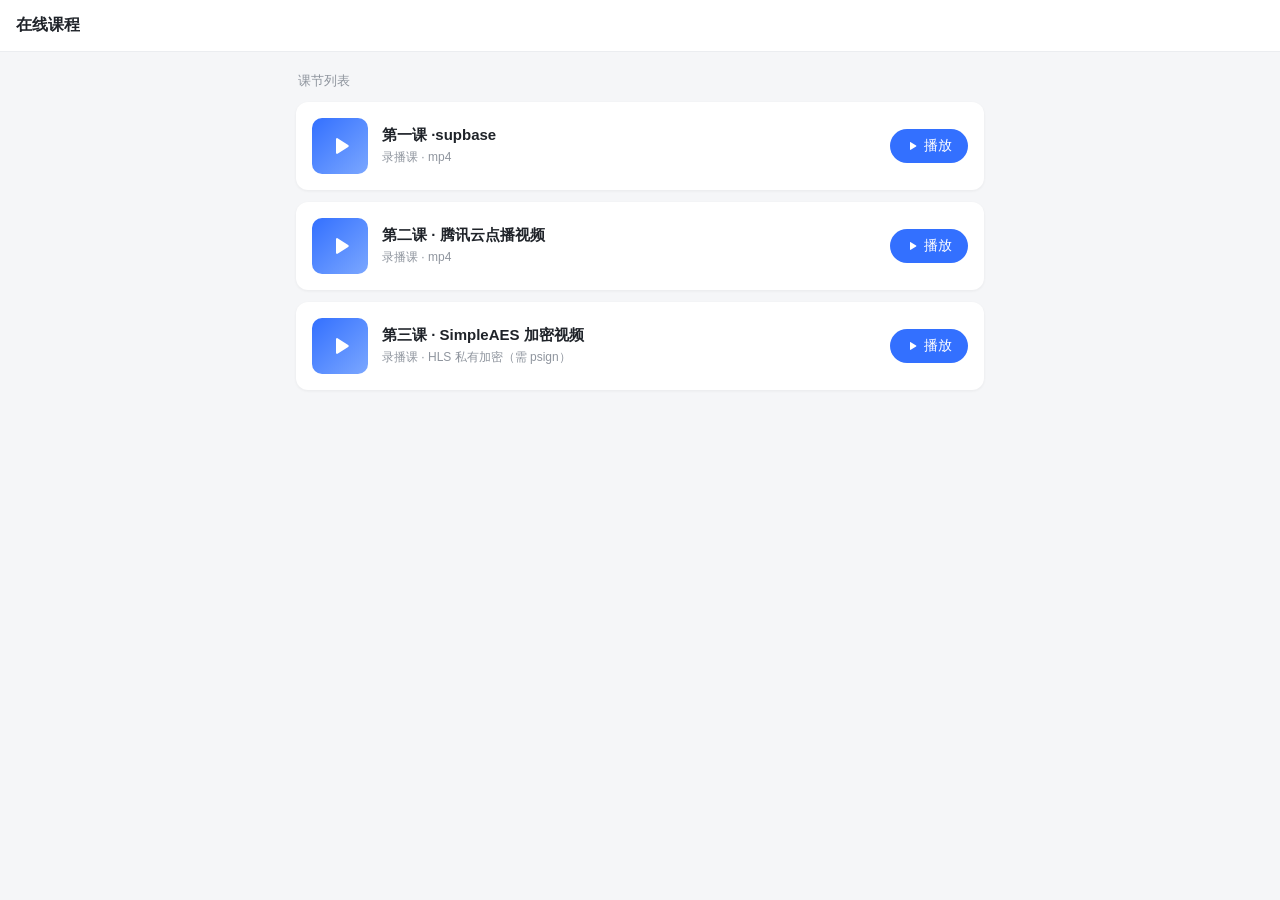
==== index.html @ 85c5b818 "跑通腾讯云加密" ====
<!DOCTYPE html>
<html lang="zh-CN">
<head>
  <meta charset="UTF-8">
  <meta name="viewport" content="width=device-width, initial-scale=1.0, viewport-fit=cover">
  <title>在线课程</title>
  <link rel="stylesheet" href="style.css">
</head>
<body>
  <header class="topbar">
    <span class="title">在线课程</span>
  </header>

  <main class="page">
    <p class="section-label">课节列表</p>
    <div id="course-list"></div>
    <p id="empty-tip" class="empty-tip" hidden>暂无课节</p>
  </main>

  <script src="courses.js"></script>
  <script>
    (function () {
      var listEl = document.getElementById("course-list");
      var emptyTip = document.getElementById("empty-tip");
      var courses = window.COURSES || [];

      if (!courses.length) {
        emptyTip.hidden = false;
        return;
      }

      var ICON_VIDEO = '<svg viewBox="0 0 24 24" fill="currentColor"><path d="M8 5.14v13.72c0 .8.87 1.3 1.56.88l10.6-6.86a1.03 1.03 0 0 0 0-1.76L9.56 4.26A1.03 1.03 0 0 0 8 5.14z"/></svg>';
      var ICON_PLAY = '<svg viewBox="0 0 24 24" fill="currentColor"><path d="M8 5.14v13.72c0 .8.87 1.3 1.56.88l10.6-6.86a1.03 1.03 0 0 0 0-1.76L9.56 4.26A1.03 1.03 0 0 0 8 5.14z"/></svg>';

      courses.forEach(function (course) {
        var card = document.createElement("div");
        card.className = "course-card";
        card.innerHTML =
          '<div class="course-thumb">' + ICON_VIDEO + "</div>" +
          '<div class="course-info">' +
            '<div class="course-name"></div>' +
            '<div class="course-desc"></div>' +
          "</div>" +
          '<a class="play-btn">' + ICON_PLAY + "<span>播放</span></a>";

        card.querySelector(".course-name").textContent = course.title;
        card.querySelector(".course-desc").textContent = course.desc || "";
        card.querySelector(".play-btn").href =
          "player.html?id=" + encodeURIComponent(course.id);

        listEl.appendChild(card);
      });
    })();
  </script>
</body>
</html>
---- style.css ----
* {
  margin: 0;
  padding: 0;
  box-sizing: border-box;
}

html,
body {
  height: 100%;
}

body {
  font-family: "PingFang SC", "Helvetica Neue", "Microsoft YaHei", sans-serif;
  background: #f5f6f8;
  color: #1f2329;
  -webkit-font-smoothing: antialiased;
}

/* ---------- 通用顶栏 ---------- */
.topbar {
  position: sticky;
  top: 0;
  z-index: 100;
  display: flex;
  align-items: center;
  gap: 12px;
  height: 52px;
  padding: 0 16px;
  background: #fff;
  border-bottom: 1px solid #ebedf0;
}

.topbar .back {
  display: flex;
  align-items: center;
  justify-content: center;
  width: 32px;
  height: 32px;
  border-radius: 8px;
  text-decoration: none;
  color: #1f2329;
  font-size: 20px;
  line-height: 1;
}

.topbar .back:active {
  background: #f0f1f3;
}

.topbar .title {
  font-size: 16px;
  font-weight: 600;
  white-space: nowrap;
  overflow: hidden;
  text-overflow: ellipsis;
}

/* ---------- 课节列表页 ---------- */
.page {
  max-width: 720px;
  margin: 0 auto;
  padding: 16px;
}

.section-label {
  font-size: 13px;
  color: #8f959e;
  margin: 4px 2px 12px;
}

.course-card {
  display: flex;
  align-items: center;
  gap: 14px;
  background: #fff;
  border-radius: 12px;
  padding: 16px;
  margin-bottom: 12px;
  box-shadow: 0 1px 3px rgba(31, 35, 41, 0.06);
}

.course-thumb {
  flex: none;
  display: flex;
  align-items: center;
  justify-content: center;
  width: 56px;
  height: 56px;
  border-radius: 10px;
  background: linear-gradient(135deg, #3370ff 0%, #7ba7ff 100%);
  color: #fff;
}

.course-thumb svg {
  width: 24px;
  height: 24px;
}

.course-info {
  flex: 1;
  min-width: 0;
}

.course-name {
  font-size: 15px;
  font-weight: 600;
  margin-bottom: 4px;
  white-space: nowrap;
  overflow: hidden;
  text-overflow: ellipsis;
}

.course-desc {
  font-size: 12px;
  color: #8f959e;
}

.play-btn {
  flex: none;
  display: inline-flex;
  align-items: center;
  gap: 6px;
  height: 34px;
  padding: 0 16px;
  border: none;
  border-radius: 17px;
  background: #3370ff;
  color: #fff;
  font-size: 14px;
  text-decoration: none;
  cursor: pointer;
  transition: background 0.15s;
}

.play-btn:hover {
  background: #2959d6;
}

.play-btn:active {
  background: #1f4ac2;
}

.play-btn svg {
  width: 12px;
  height: 12px;
}

.empty-tip {
  text-align: center;
  color: #8f959e;
  font-size: 14px;
  padding: 60px 0;
}

/* ---------- 播放页 ---------- */
.player-page {
  display: flex;
  flex-direction: column;
  height: 100dvh;
  background: #000;
}

.player-wrap {
  flex: 1;
  min-height: 0;
  position: relative;
}

#xg-player {
  position: absolute;
  inset: 0;
}

/* TCPlayer 容器（云点播加密课节） */
.tc-player {
  position: absolute;
  inset: 0;
  width: 100%;
  height: 100%;
  background: #000;
}

.player-error {
  position: absolute;
  inset: 0;
  display: flex;
  flex-direction: column;
  align-items: center;
  justify-content: center;
  gap: 12px;
  color: #bbb;
  font-size: 14px;
  text-align: center;
  padding: 0 24px;
}

.player-error a {
  color: #7ba7ff;
  text-decoration: none;
}
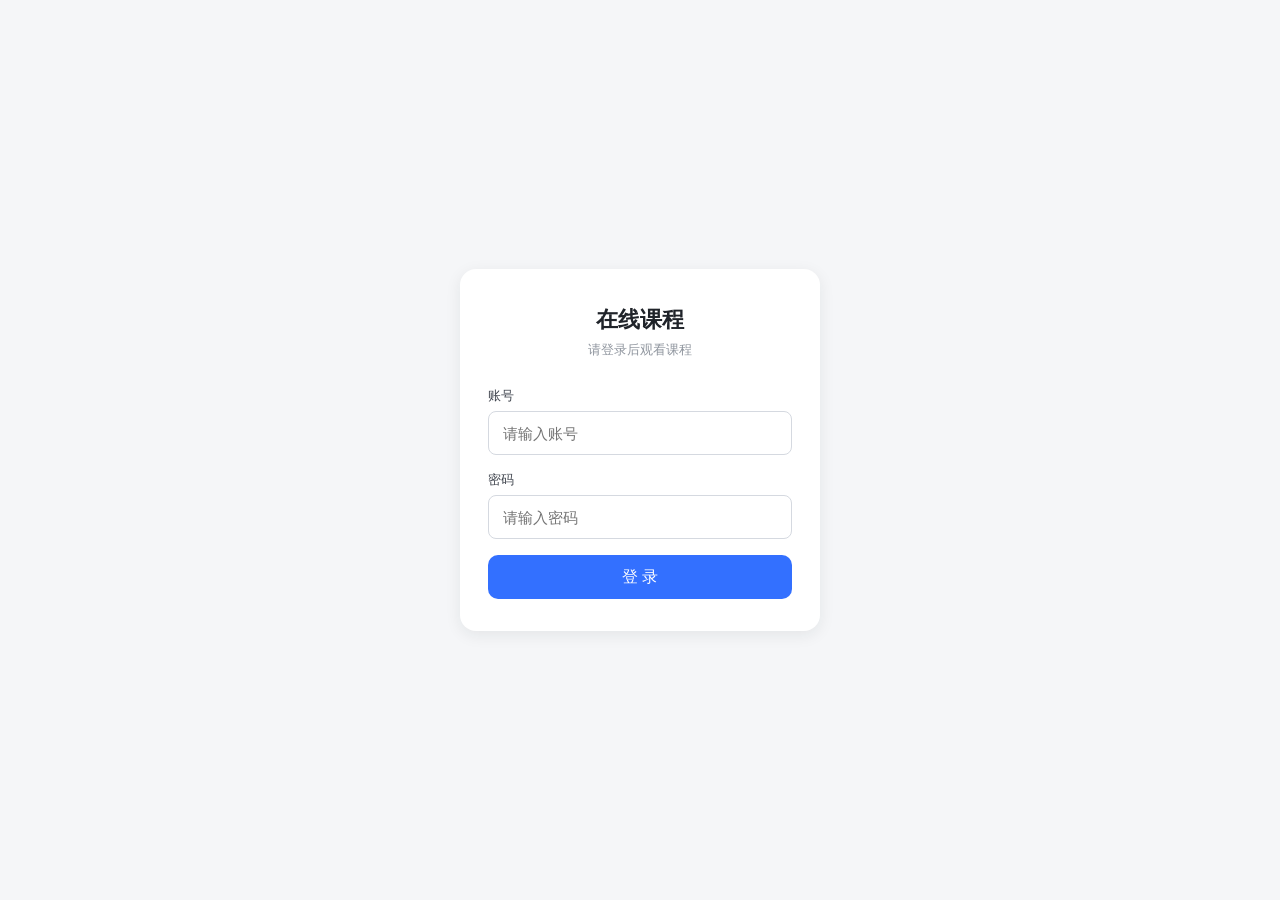
==== commit 4172570d: "新增登录，新增课程切换" ====
--- a/index.html
+++ b/index.html
@@ -8,11 +8,16 @@
 </head>
 <body>
   <header class="topbar">
-    <span class="title">在线课程</span>
+    <span class="title" id="course-name">在线课程</span>
+    <div class="switch-wrap">
+      <button class="switch-btn" id="switch-btn" aria-haspopup="true">切换 <span class="switch-arrow">&#9662;</span></button>
+      <div class="switch-menu" id="switch-menu" hidden></div>
+    </div>
+    <a class="logout" href="login.html" id="logout-btn">退出</a>
   </header>
 
   <main class="page">
-    <p class="section-label">课节列表</p>
+    <p class="section-label" id="section-label">课节列表</p>
     <div id="course-list"></div>
     <p id="empty-tip" class="empty-tip" hidden>暂无课节</p>
   </main>
@@ -20,36 +25,105 @@
   <script src="courses.js"></script>
   <script>
     (function () {
+      // 登录校验：未登录跳转登录页
+      if (sessionStorage.getItem("video_login") !== "1") {
+        location.replace("login.html");
+        return;
+      }
+
+      // 退出登录
+      document.getElementById("logout-btn").addEventListener("click", function (e) {
+        e.preventDefault();
+        sessionStorage.removeItem("video_login");
+        location.replace("login.html");
+      });
+
+      var courses = window.COURSES || [];
+      var defaultId = window.DEFAULT_COURSE_ID || (courses[0] && courses[0].id);
+      // 记住上次选择的课程，没有则用默认课程
+      var savedId = localStorage.getItem("selected_course");
+      var currentId = courses.some(function (c) { return c.id === savedId; }) ? savedId : defaultId;
+
+      var nameEl = document.getElementById("course-name");
+      var labelEl = document.getElementById("section-label");
       var listEl = document.getElementById("course-list");
       var emptyTip = document.getElementById("empty-tip");
-      var courses = window.COURSES || [];
-
-      if (!courses.length) {
-        emptyTip.hidden = false;
-        return;
-      }
+      var menuEl = document.getElementById("switch-menu");
+      var btnEl = document.getElementById("switch-btn");
 
       var ICON_VIDEO = '<svg viewBox="0 0 24 24" fill="currentColor"><path d="M8 5.14v13.72c0 .8.87 1.3 1.56.88l10.6-6.86a1.03 1.03 0 0 0 0-1.76L9.56 4.26A1.03 1.03 0 0 0 8 5.14z"/></svg>';
       var ICON_PLAY = '<svg viewBox="0 0 24 24" fill="currentColor"><path d="M8 5.14v13.72c0 .8.87 1.3 1.56.88l10.6-6.86a1.03 1.03 0 0 0 0-1.76L9.56 4.26A1.03 1.03 0 0 0 8 5.14z"/></svg>';
 
-      courses.forEach(function (course) {
-        var card = document.createElement("div");
-        card.className = "course-card";
-        card.innerHTML =
-          '<div class="course-thumb">' + ICON_VIDEO + "</div>" +
-          '<div class="course-info">' +
-            '<div class="course-name"></div>' +
-            '<div class="course-desc"></div>' +
-          "</div>" +
-          '<a class="play-btn">' + ICON_PLAY + "<span>播放</span></a>";
+      function currentCourse() {
+        return courses.filter(function (c) { return c.id === currentId; })[0];
+      }
 
-        card.querySelector(".course-name").textContent = course.title;
-        card.querySelector(".course-desc").textContent = course.desc || "";
-        card.querySelector(".play-btn").href =
-          "player.html?id=" + encodeURIComponent(course.id);
+      function renderList() {
+        var course = currentCourse();
+        listEl.innerHTML = "";
+        var lessons = (course && course.lessons) || [];
 
-        listEl.appendChild(card);
+        nameEl.textContent = course ? course.name : "在线课程";
+        document.title = course ? course.name : "在线课程";
+        labelEl.textContent = "课节列表 · 共 " + lessons.length + " 节";
+
+        if (!lessons.length) {
+          emptyTip.hidden = false;
+          return;
+        }
+        emptyTip.hidden = true;
+
+        lessons.forEach(function (lesson) {
+          var card = document.createElement("div");
+          card.className = "course-card";
+          card.innerHTML =
+            '<div class="course-thumb">' + ICON_VIDEO + "</div>" +
+            '<div class="course-info">' +
+              '<div class="course-name"></div>' +
+              '<div class="course-desc"></div>' +
+            "</div>" +
+            '<a class="play-btn">' + ICON_PLAY + "<span>播放</span></a>";
+
+          card.querySelector(".course-name").textContent = lesson.title;
+          card.querySelector(".course-desc").textContent = lesson.desc || "";
+          card.querySelector(".play-btn").href =
+            "player.html?id=" + encodeURIComponent(lesson.id);
+
+          listEl.appendChild(card);
+        });
+      }
+
+      function renderMenu() {
+        menuEl.innerHTML = "";
+        courses.forEach(function (c) {
+          var item = document.createElement("div");
+          item.className = "switch-item" + (c.id === currentId ? " active" : "");
+          item.setAttribute("role", "button");
+          item.innerHTML = '<span class="switch-item-name"></span><span class="switch-item-check">&#10003;</span>';
+          item.querySelector(".switch-item-name").textContent = c.name;
+          item.addEventListener("click", function () {
+            currentId = c.id;
+            localStorage.setItem("selected_course", c.id);
+            menuEl.hidden = true;
+            renderList();
+            renderMenu();
+          });
+          menuEl.appendChild(item);
+        });
+      }
+
+      btnEl.addEventListener("click", function (e) {
+        e.stopPropagation();
+        menuEl.hidden = !menuEl.hidden;
       });
+
+      document.addEventListener("click", function () {
+        menuEl.hidden = true;
+      });
+      menuEl.addEventListener("click", function (e) { e.stopPropagation(); });
+
+      renderList();
+      renderMenu();
     })();
   </script>
 </body>
--- a/style.css
+++ b/style.css
@@ -198,3 +198,172 @@
   color: #7ba7ff;
   text-decoration: none;
 }
+
+/* ---------- 登录页 ---------- */
+.login-body {
+  display: flex;
+  align-items: center;
+  justify-content: center;
+  min-height: 100dvh;
+  padding: 24px;
+}
+
+.login-card {
+  width: 100%;
+  max-width: 360px;
+  background: #fff;
+  border-radius: 16px;
+  padding: 36px 28px 32px;
+  box-shadow: 0 4px 16px rgba(31, 35, 41, 0.08);
+}
+
+.login-title {
+  font-size: 22px;
+  font-weight: 600;
+  text-align: center;
+  margin-bottom: 6px;
+}
+
+.login-sub {
+  font-size: 13px;
+  color: #8f959e;
+  text-align: center;
+  margin-bottom: 28px;
+}
+
+.login-field {
+  display: block;
+  margin-bottom: 16px;
+}
+
+.login-field span {
+  display: block;
+  font-size: 13px;
+  color: #41464f;
+  margin-bottom: 6px;
+}
+
+.login-field input {
+  width: 100%;
+  height: 44px;
+  padding: 0 14px;
+  border: 1px solid #d5d9e0;
+  border-radius: 8px;
+  font-size: 15px;
+  outline: none;
+  transition: border-color 0.15s;
+}
+
+.login-field input:focus {
+  border-color: #3370ff;
+}
+
+.login-error {
+  font-size: 13px;
+  color: #e24b4a;
+  margin: -4px 0 12px;
+}
+
+.login-submit {
+  width: 100%;
+  height: 44px;
+  border: none;
+  border-radius: 10px;
+  background: #3370ff;
+  color: #fff;
+  font-size: 16px;
+  cursor: pointer;
+  transition: background 0.15s;
+}
+
+.login-submit:hover {
+  background: #2959d6;
+}
+
+.login-submit:active {
+  background: #1f4ac2;
+}
+
+/* 顶栏退出按钮 */
+.logout {
+  margin-left: 12px;
+  font-size: 13px;
+  color: #8f959e;
+  text-decoration: none;
+}
+
+.logout:hover {
+  color: #3370ff;
+}
+
+/* 课程切换 */
+.switch-wrap {
+  position: relative;
+  margin-left: auto;
+}
+
+.switch-btn {
+  display: inline-flex;
+  align-items: center;
+  gap: 4px;
+  height: 32px;
+  padding: 0 12px;
+  border: 1px solid #d5d9e0;
+  border-radius: 16px;
+  background: #fff;
+  color: #41464f;
+  font-size: 13px;
+  cursor: pointer;
+}
+
+.switch-btn:active {
+  background: #f0f1f3;
+}
+
+.switch-arrow {
+  font-size: 10px;
+  color: #8f959e;
+}
+
+.switch-menu {
+  position: absolute;
+  top: calc(100% + 8px);
+  right: 0;
+  min-width: 160px;
+  padding: 6px;
+  background: #fff;
+  border: 1px solid #ebedf0;
+  border-radius: 12px;
+  box-shadow: 0 4px 16px rgba(31, 35, 41, 0.12);
+  z-index: 200;
+}
+
+.switch-item {
+  display: flex;
+  align-items: center;
+  justify-content: space-between;
+  gap: 12px;
+  padding: 10px 12px;
+  border-radius: 8px;
+  font-size: 14px;
+  color: #1f2329;
+  cursor: pointer;
+}
+
+.switch-item:hover {
+  background: #f0f3ff;
+}
+
+.switch-item.active {
+  color: #3370ff;
+  background: #eef3ff;
+}
+
+.switch-item-check {
+  display: none;
+  font-size: 13px;
+}
+
+.switch-item.active .switch-item-check {
+  display: inline;
+}
